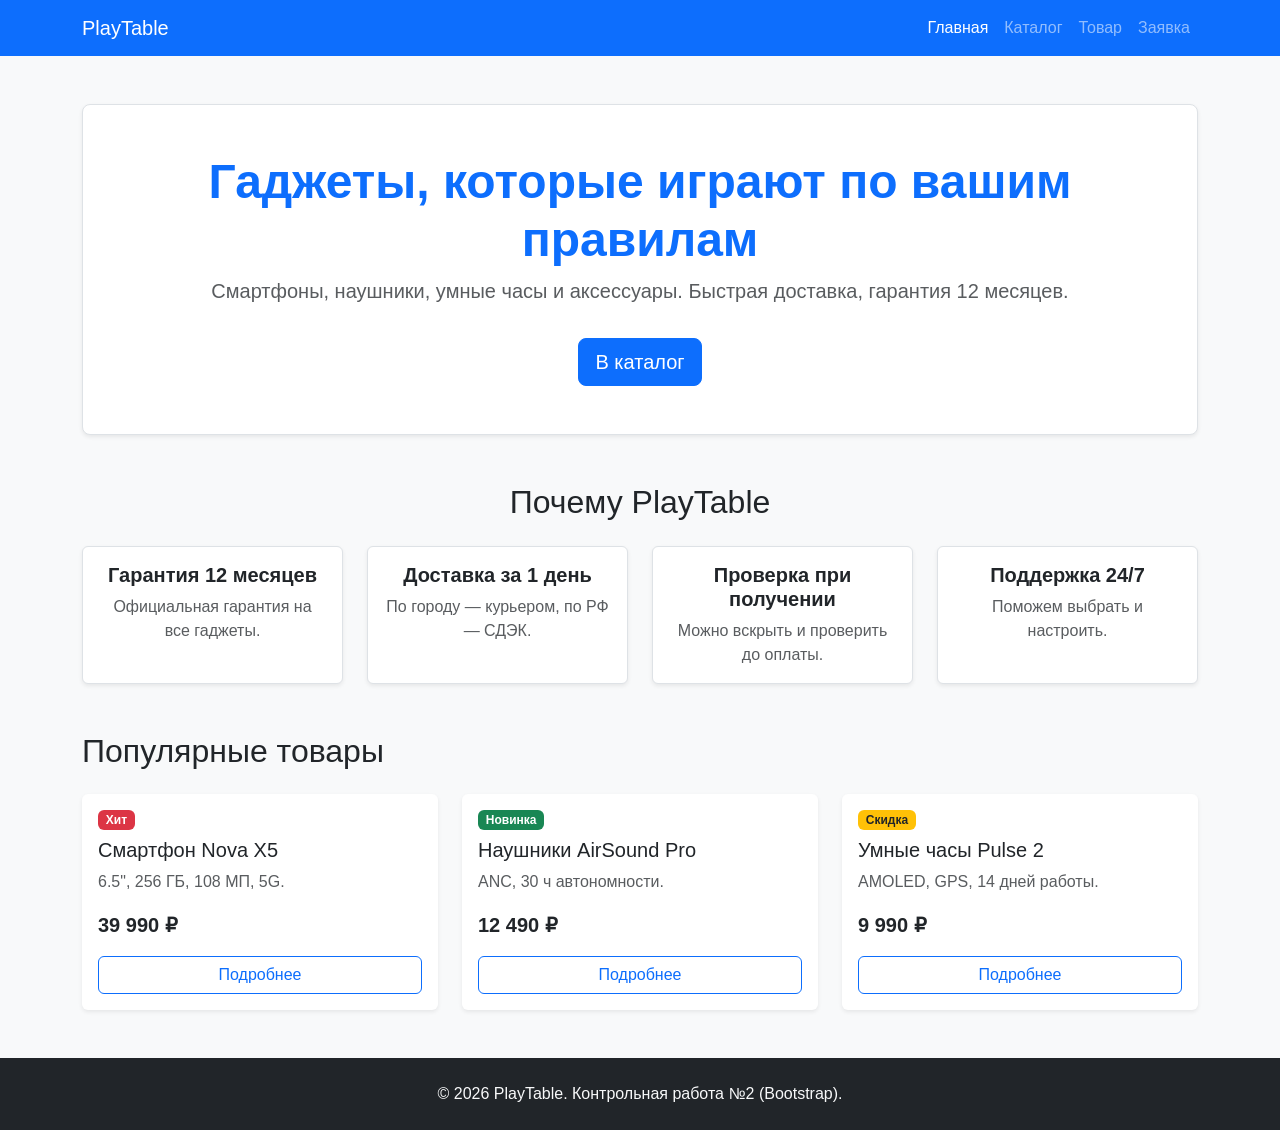
==== index.html @ 355a0899 "feat: add catalog page with bootstrap grid" ====
<!DOCTYPE html>
<html lang="ru">
<head>
  <meta charset="UTF-8">
  <meta name="viewport" content="width=device-width, initial-scale=1.0">
  <meta name="description" content="PlayTable — магазин гаджетов и аксессуаров на Bootstrap.">
  <title>PlayTable — гаджеты и аксессуары</title>
  
  <!-- 1. Подключаем Bootstrap (CDN) -->
  <link href="https://cdn.jsdelivr.net/npm/bootstrap@5.3.8/dist/css/bootstrap.min.css" rel="stylesheet">
  <!-- 2. Подключаем свой CSS строго после Bootstrap -->
  <link rel="stylesheet" href="css/custom.css">
</head>
<body class="bg-light d-flex flex-column min-vh-100">

  <!-- Навигация (Bootstrap Navbar) -->
  <nav class="navbar navbar-expand-lg navbar-dark bg-primary">
    <div class="container">
      <a class="navbar-brand" href="index.html">PlayTable</a>
      <button class="navbar-toggler" type="button" data-bs-toggle="collapse" data-bs-target="#mainNav" aria-controls="mainNav" aria-expanded="false" aria-label="Toggle navigation">
        <span class="navbar-toggler-icon"></span>
      </button>
      <div class="collapse navbar-collapse" id="mainNav">
        <ul class="navbar-nav ms-auto">
          <li class="nav-item"><a class="nav-link active" aria-current="page" href="index.html">Главная</a></li>
          <li class="nav-item"><a class="nav-link" href="catalog.html">Каталог</a></li>
          <li class="nav-item"><a class="nav-link" href="product.html">Товар</a></li>
          <li class="nav-item"><a class="nav-link" href="order.html">Заявка</a></li>
        </ul>
      </div>
    </div>
  </nav>

  <!-- Основной контент -->
  <main class="flex-grow-1">
    
    <!-- Hero-блок -->
    <div class="container my-5">
      <div class="p-5 text-center bg-white rounded-3 shadow-sm border">
        <h1 class="display-5 fw-bold text-primary">Гаджеты, которые играют по вашим правилам</h1>
        <p class="lead text-muted">Смартфоны, наушники, умные часы и аксессуары. Быстрая доставка, гарантия 12 месяцев.</p>
        <a href="catalog.html" class="btn btn-primary btn-lg mt-3">В каталог</a>
      </div>
    </div>

    <!-- Преимущества (сетка) -->
    <div class="container mb-5">
      <h2 class="mb-4 text-center">Почему PlayTable</h2>
      <div class="row g-4 text-center">
        <div class="col-12 col-md-6 col-lg-3">
          <div class="p-3 bg-white rounded shadow-sm h-100 border">
            <h5 class="fw-bold">Гарантия 12 месяцев</h5>
            <p class="text-muted mb-0">Официальная гарантия на все гаджеты.</p>
          </div>
        </div>
        <div class="col-12 col-md-6 col-lg-3">
          <div class="p-3 bg-white rounded shadow-sm h-100 border">
            <h5 class="fw-bold">Доставка за 1 день</h5>
            <p class="text-muted mb-0">По городу — курьером, по РФ — СДЭК.</p>
          </div>
        </div>
        <div class="col-12 col-md-6 col-lg-3">
          <div class="p-3 bg-white rounded shadow-sm h-100 border">
            <h5 class="fw-bold">Проверка при получении</h5>
            <p class="text-muted mb-0">Можно вскрыть и проверить до оплаты.</p>
          </div>
        </div>
        <div class="col-12 col-md-6 col-lg-3">
          <div class="p-3 bg-white rounded shadow-sm h-100 border">
            <h5 class="fw-bold">Поддержка 24/7</h5>
            <p class="text-muted mb-0">Поможем выбрать и настроить.</p>
          </div>
        </div>
      </div>
    </div>

    <!-- Популярные товары (карточки) -->
    <div class="container mb-5">
      <h2 class="mb-4">Популярные товары</h2>
      <div class="row g-4">
        
        <!-- Карточка 1 -->
        <div class="col-12 col-md-6 col-lg-4">
          <div class="card h-100 shadow-sm border-0">
            <div class="card-body d-flex flex-column">
              <span class="badge bg-danger align-self-start mb-2">Хит</span>
              <h5 class="card-title">Смартфон Nova X5</h5>
              <p class="card-text text-muted flex-grow-1">6.5", 256 ГБ, 108 МП, 5G.</p>
              <p class="fw-bold fs-5 mb-3">39 990 ₽</p>
              <a href="product.html" class="btn btn-outline-primary w-100 mt-auto">Подробнее</a>
            </div>
          </div>
        </div>

        <!-- Карточка 2 -->
        <div class="col-12 col-md-6 col-lg-4">
          <div class="card h-100 shadow-sm border-0">
            <div class="card-body d-flex flex-column">
              <span class="badge bg-success align-self-start mb-2">Новинка</span>
              <h5 class="card-title">Наушники AirSound Pro</h5>
              <p class="card-text text-muted flex-grow-1">ANC, 30 ч автономности.</p>
              <p class="fw-bold fs-5 mb-3">12 490 ₽</p>
              <a href="product.html" class="btn btn-outline-primary w-100 mt-auto">Подробнее</a>
            </div>
          </div>
        </div>

        <!-- Карточка 3 -->
        <div class="col-12 col-md-6 col-lg-4">
          <div class="card h-100 shadow-sm border-0">
            <div class="card-body d-flex flex-column">
              <span class="badge bg-warning text-dark align-self-start mb-2">Скидка</span>
              <h5 class="card-title">Умные часы Pulse 2</h5>
              <p class="card-text text-muted flex-grow-1">AMOLED, GPS, 14 дней работы.</p>
              <p class="fw-bold fs-5 mb-3">9 990 ₽</p>
              <a href="product.html" class="btn btn-outline-primary w-100 mt-auto">Подробнее</a>
            </div>
          </div>
        </div>

      </div>
    </div>

  </main>

  <!-- Подвал -->
  <footer class="bg-dark text-light py-4 mt-auto">
    <div class="container text-center">
      <p class="mb-0">© 2026 PlayTable. Контрольная работа №2 (Bootstrap).</p>
    </div>
  </footer>

  <!-- 3. Подключаем Bootstrap JS Bundle (нужен для мобильного меню и модалок) -->
  <script src="https://cdn.jsdelivr.net/npm/bootstrap@5.3.8/dist/js/bootstrap.bundle.min.js"></script>
</body>
</html>
---- css/custom.css ----
/* Собственные стили поверх Bootstrap */
body {
  font-family: 'Segoe UI', Tahoma, Geneva, Verdana, sans-serif;
}
.card {
  transition: transform 0.2s, box-shadow 0.2s;
}
.card:hover {
  transform: translateY(-5px);
  box-shadow: 0 .5rem 1rem rgba(0,0,0,.15)!important;
}
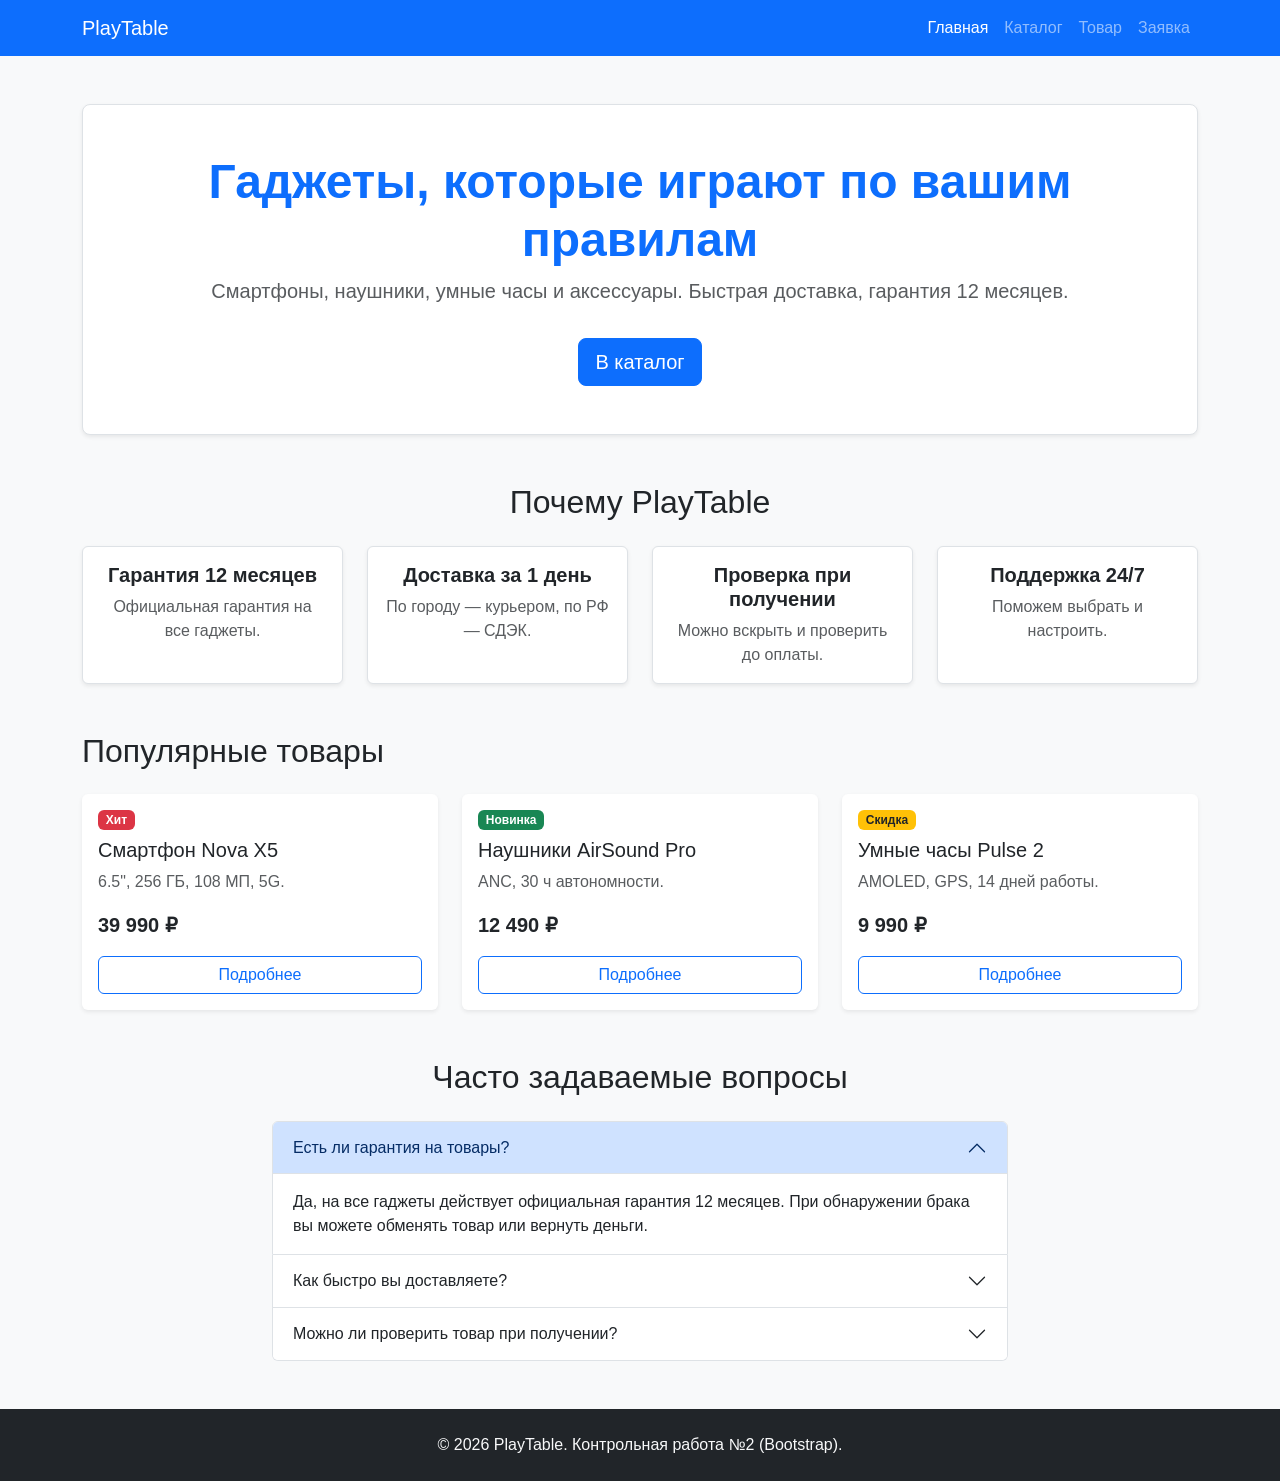
==== commit 7a0c9919: "feat: add accordion component to index page" ====
--- a/index.html
+++ b/index.html
@@ -120,7 +120,56 @@
 
       </div>
     </div>
+    <!-- Блок FAQ (Accordion) -->
+    <div class="container mb-5">
+      <h2 class="mb-4 text-center">Часто задаваемые вопросы</h2>
+      <div class="row justify-content-center">
+        <div class="col-lg-8">
+          <div class="accordion" id="faqAccordion">
+            
+            <div class="accordion-item">
+              <h2 class="accordion-header">
+                <button class="accordion-button" type="button" data-bs-toggle="collapse" data-bs-target="#faq1" aria-expanded="true" aria-controls="faq1">
+                  Есть ли гарантия на товары?
+                </button>
+              </h2>
+              <div id="faq1" class="accordion-collapse collapse show" data-bs-parent="#faqAccordion">
+                <div class="accordion-body">
+                  Да, на все гаджеты действует официальная гарантия 12 месяцев. При обнаружении брака вы можете обменять товар или вернуть деньги.
+                </div>
+              </div>
+            </div>
 
+            <div class="accordion-item">
+              <h2 class="accordion-header">
+                <button class="accordion-button collapsed" type="button" data-bs-toggle="collapse" data-bs-target="#faq2" aria-expanded="false" aria-controls="faq2">
+                  Как быстро вы доставляете?
+                </button>
+              </h2>
+              <div id="faq2" class="accordion-collapse collapse" data-bs-parent="#faqAccordion">
+                <div class="accordion-body">
+                  По городу доставка занимает 1 день. В другие регионы отправляем СДЭКом или Почтой России, срок — от 3 до 7 дней.
+                </div>
+              </div>
+            </div>
+
+            <div class="accordion-item">
+              <h2 class="accordion-header">
+                <button class="accordion-button collapsed" type="button" data-bs-toggle="collapse" data-bs-target="#faq3" aria-expanded="false" aria-controls="faq3">
+                  Можно ли проверить товар при получении?
+                </button>
+              </h2>
+              <div id="faq3" class="accordion-collapse collapse" data-bs-parent="#faqAccordion">
+                <div class="accordion-body">
+                  Конечно! Курьер подождет, пока вы вскроете упаковку и убедитесь, что устройство включается и работает.
+                </div>
+              </div>
+            </div>
+
+          </div>
+        </div>
+      </div>
+    </div>
   </main>
 
   <!-- Подвал -->
